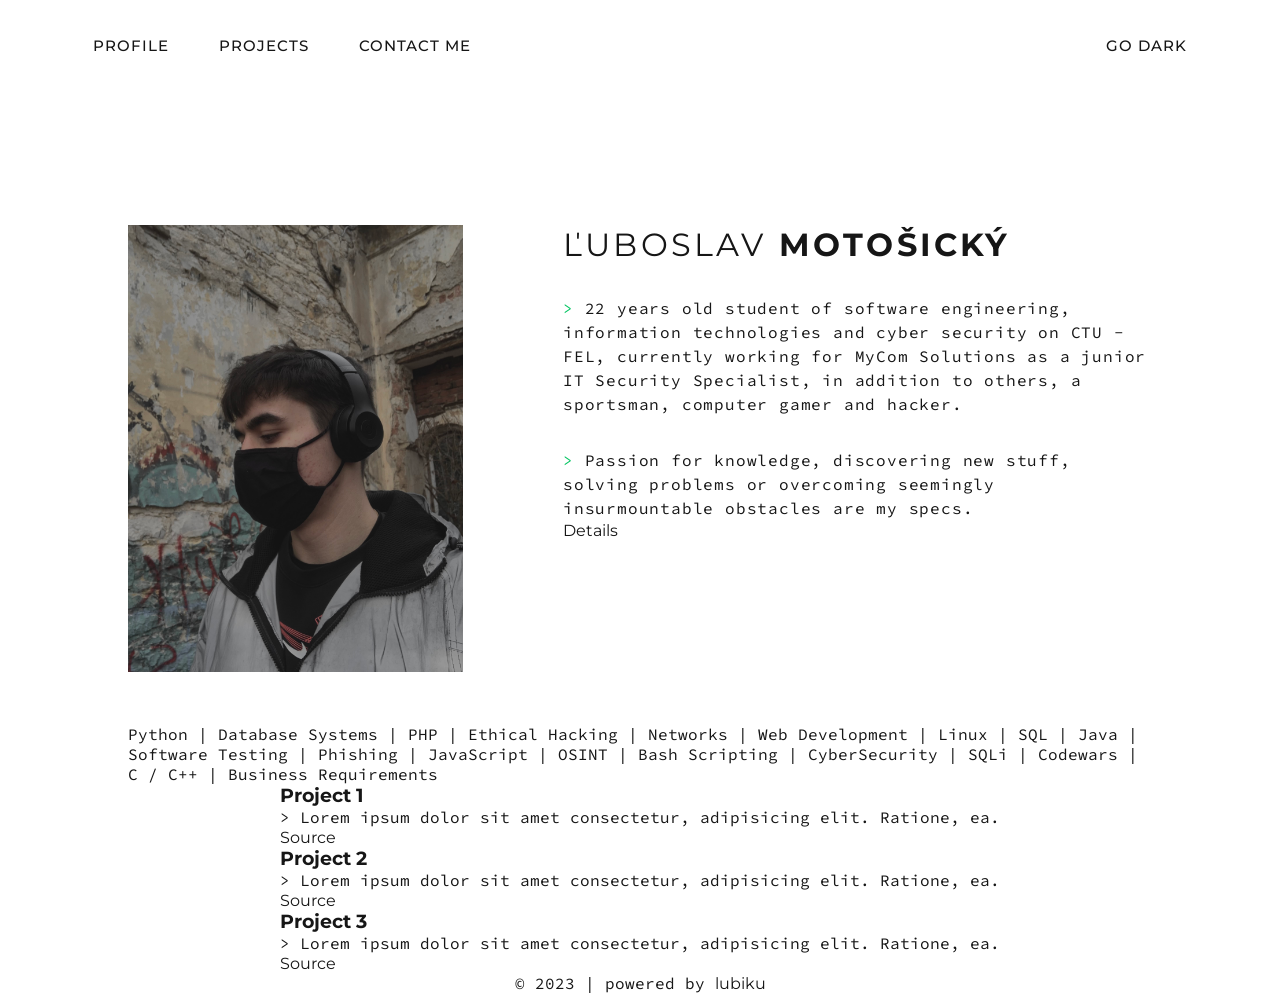
==== index.html @ 5fba2739 "changed script for changing mode" ====
<!DOCTYPE html>
<html lang="en">
<head>
    <meta charset="UTF-8">
    <meta name="viewport" content="width=device-width, initial-scale=1.0">
    <title>ĽUBOSLAV MOTOŠICKÝ</title>
    <link rel="stylesheet" href="./styles/root.css" type="text/css">
</head>
<body class="light-mode">

    <header id="header-navigation">
        <nav id="website-navigation">
            <ul>
                <li>
                    <a class="nav-link" href="#profile">PROFILE</a>
                </li>
                <li>
                    <a class="nav-link" href="#projects">PROJECTS</a>
                </li>
                <li>
                    <a class="nav-link" href="./contact.html">CONTACT ME</a>
                </li>
            </ul>
            <button id="mode-changer" class="light-mode">GO DARK</button>
        </nav>
    </header>

    <section id="profile">
        <div class="main-profile">
            <div class="profile-image">
                <img src="./images/profile_picture.jpg" alt="photo of luboslav motosicky" width="335">    
            </div>
            <div class="profile-text-content">
                <h1 id="name"><span id="first-name">ĽUBOSLAV</span> MOTOŠICKÝ</h1>
                <p class="about-me-description">> 22 years old student of software engineering, information technologies and cyber security on CTU - FEL, currently working for MyCom Solutions as a junior IT Security Specialist, in addition to others, a sportsman, computer gamer and hacker.</p>
                <p class="about-me-description">> Passion for knowledge, discovering new stuff, solving problems or overcoming seemingly insurmountable obstacles are my specs.</p>
                <a id="details" href="">Details</a>
            </div>
        </div>
        
    </section>

    <section id="techstack">
        <section id="tags">
            <p class="techelement">Python</p>
            <p class="techelement">Database Systems</p>
            <p class="techelement">PHP</p>
            <p class="techelement">Ethical Hacking</p>
            <p class="techelement">Networks</p>
            <p class="techelement">Web Development</p>
            <p class="techelement">Linux</p>
            <p class="techelement">SQL</p>
            <p class="techelement">Java</p>
            <p class="techelement">Software Testing</p>
            <p class="techelement">Phishing</p>
            <p class="techelement">JavaScript</p>
            <p class="techelement">OSINT</p>
            <p class="techelement">Bash Scripting</p>
            <p class="techelement">CyberSecurity</p>
            <p class="techelement">SQLi</p>
            <p class="techelement">Codewars</p>
            <p class="techelement">C / C++</p>
            <p class="techelement">Business Requirements</p>
        </section>
    </section>

    <section id="projects">
        <div class="project-container">
            <h3 class="project-title">Project 1</h3>
            <p class="project-tags"></p>
            <p class="project-description">> Lorem ipsum dolor sit amet consectetur, adipisicing elit. Ratione, ea.</p>
            <a href="" class="project-source">Source</a>
        </div>
        <div class="project-container">
            <h3 class="project-title">Project 2</h3>
            <p class="project-tags"></p>
            <p class="project-description">> Lorem ipsum dolor sit amet consectetur, adipisicing elit. Ratione, ea.</p>
            <a href="" class="project-source">Source</a>
        </div>
        <div class="project-container">
            <h3 class="project-title">Project 3</h3>
            <p class="project-tags"></p>
            <p class="project-description">> Lorem ipsum dolor sit amet consectetur, adipisicing elit. Ratione, ea.</p>
            <a href="" class="project-source">Source</a>
        </div>
    </section>

    <footer>
        <section id="socials">
            
        </section>

        <p class="copyright">© 2023 | powered by <a href="#profile">lubiku</a></p>
    </footer>

    <script type="text/javascript" src="./scripts/root.js"></script>
</body>
</html>
---- styles/root.css ----
/* ----- FONTS ----- */

@import url('https://fonts.googleapis.com/css2?family=Source+Code+Pro:ital,wght@0,200;0,300;0,400;0,500;0,600;0,700;0,800;0,900;1,200;1,300;1,400;1,500;1,600;1,700;1,800;1,900&display=swap');
@import url('https://fonts.googleapis.com/css2?family=Montserrat:ital,wght@0,100;0,200;0,300;0,400;0,500;0,600;0,700;0,800;0,900;1,100;1,200;1,300;1,400;1,500;1,600;1,800;1,900&display=swap');


/* ----- ROOT ----- */

:root {
    --dark-mode: #161616;
    --light-mode: #FFFFFF;

    --hacking-green: #00C460;
}

/* ----- GLOBAL ----- */

* {
    box-sizing: border-box;
    margin: 0;
    padding: 0;
    cursor: default;
}

body {
    max-width: 100vw;
    font-family: 'Source Code Pro';

    display: flex;
    flex-direction: column;
    align-items: center;
}

h1, h2, h3, h4, h5, h6, a, button {
    color: inherit;
    font-family: 'Montserrat';
}


ul, ol {
    list-style: none;
}

a {
    text-decoration: none;
}

a.nav-link {
   font-size: .95em;
   font-weight: 500;
   letter-spacing: 1px;
}

a.nav-link:hover, a.nav-link:focus, #mode-changer:hover {
    cursor: pointer;
    color: var(--hacking-green);
}

a.nav-link:not(:first-child)::before {
    content: "# ";
}

.light-mode {    
    background-color: var(--light-mode);
    color: var(--dark-mode);
}

.dark-mode {    
    background-color: var(--dark-mode);
    color: var(--light-mode);
}

.techelement:not(:last-child)::after {
    content: " |";
}

#mode-changer {
    color: inherit;
    background: transparent;
    border: none;

    font-size: .95em;
    font-weight: 500;
    letter-spacing: 1px;
}

/* ----- HEADER NAVIGATION ----- */

#header-navigation {
    margin: 0 auto;
    width: 95%;

    min-height: 10vh;
    max-height: 15vh;

    display: flex;
    align-items: center;
    justify-content: center;
}


#website-navigation {
    display: flex;
    flex-direction: row;
    align-items: center;
    justify-content: space-between;

    max-width: 100%;
    width: 90%;
}

#website-navigation ul {
    display: flex;
    gap: 50px;
}

/* ----- PROFILE ----- */

#profile {
    margin-top: 135px;
    max-width: 80%;
}

#profile .main-profile {
    display: flex;
    flex-direction: row;
    column-gap: 100px;
}

#name {
    font-size: 2em;
    letter-spacing: .1em;

    margin-bottom: 1em;
}

#name #first-name {
    font-weight: 400;
}

.profile-text-content p.about-me-description:first-of-type  {
    margin-bottom: 2em;
}

.about-me-description {
    font-weight: 400;
    font-size: 1em;

    line-height: 1.5em;
    letter-spacing: .05em;
}

.about-me-description::first-letter {
    color: var(--hacking-green);
}

/* ----- TECHSTACK ----- */

#techstack {
    max-width: 80%;
    margin-top: 3em;

    display: flex;
    flex-direction: column;
}

#tags {
    width: inherit;
}

#tags > * {
    display: inline-block;
}
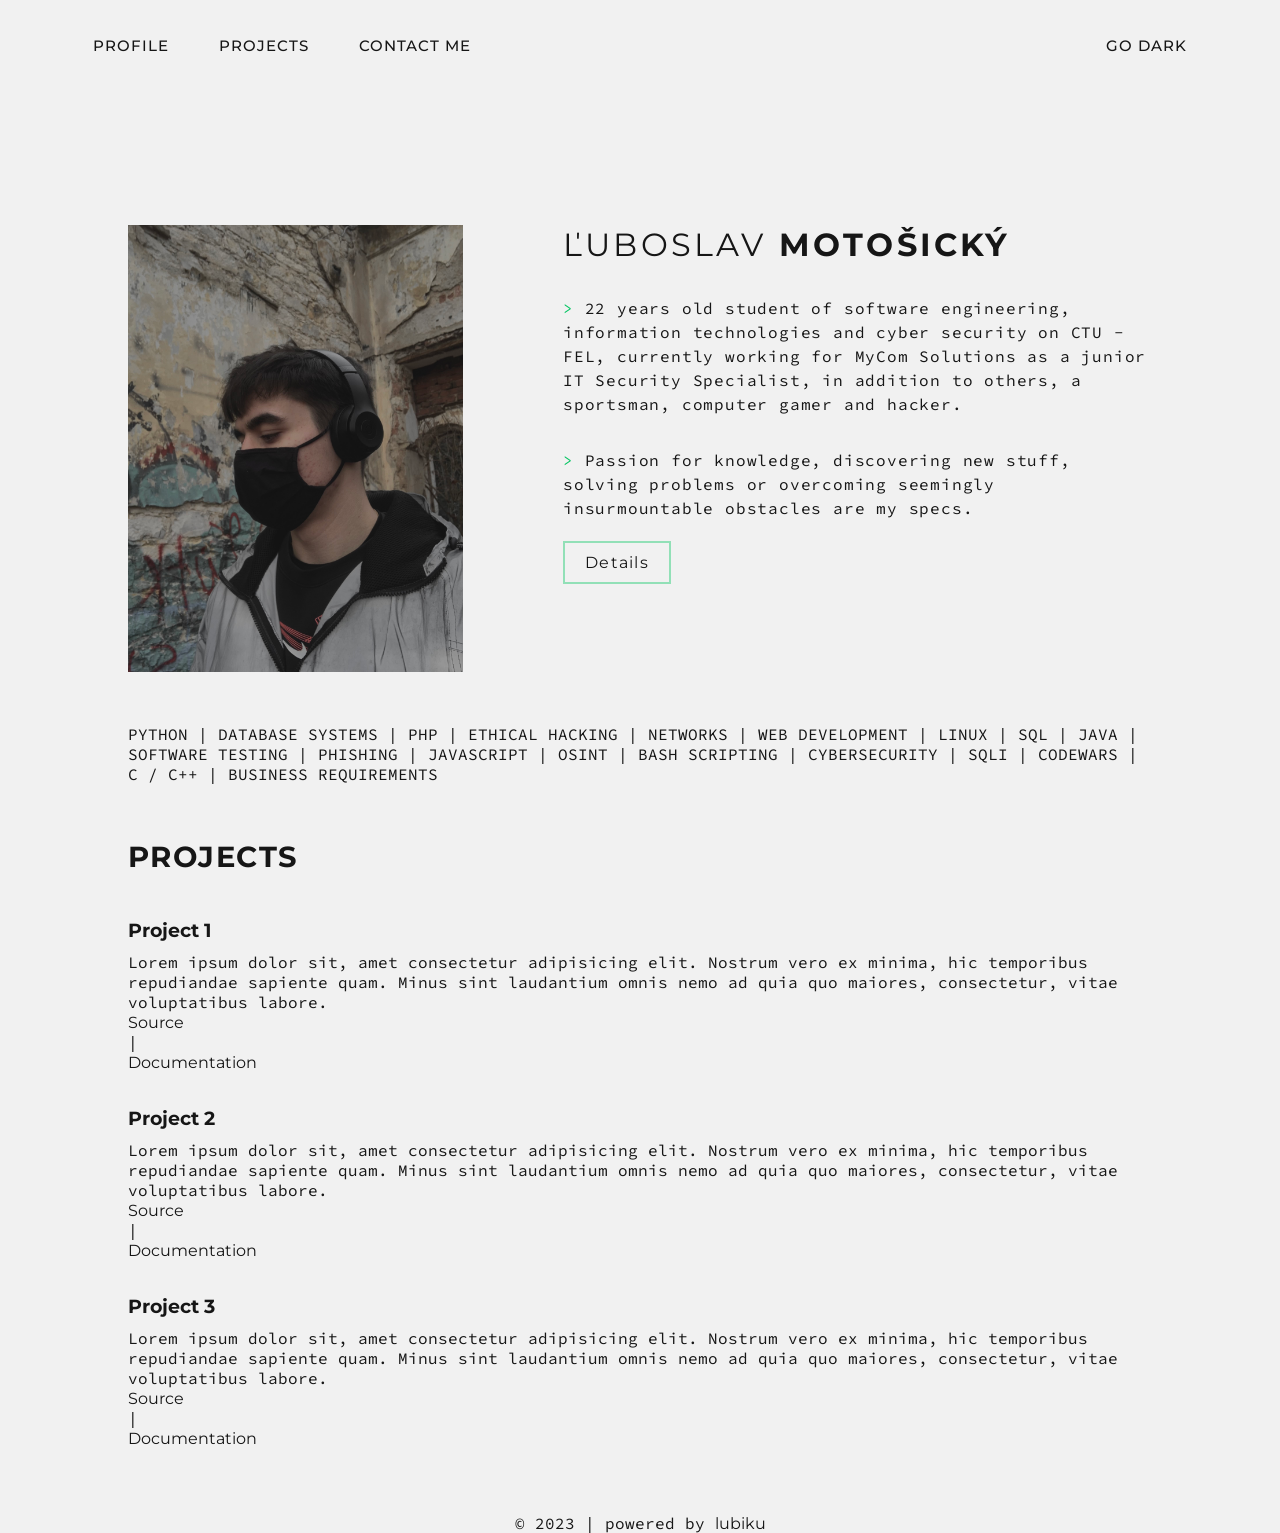
==== commit 8ffb30b3: "Provided source view to projects section" ====
--- a/index.html
+++ b/index.html
@@ -34,10 +34,9 @@
                 <h1 id="name"><span id="first-name">ĽUBOSLAV</span> MOTOŠICKÝ</h1>
                 <p class="about-me-description">> 22 years old student of software engineering, information technologies and cyber security on CTU - FEL, currently working for MyCom Solutions as a junior IT Security Specialist, in addition to others, a sportsman, computer gamer and hacker.</p>
                 <p class="about-me-description">> Passion for knowledge, discovering new stuff, solving problems or overcoming seemingly insurmountable obstacles are my specs.</p>
-                <a id="details" href="">Details</a>
+                <a id="details" href="./about.html">Details</a>
             </div>
         </div>
-        
     </section>
 
     <section id="techstack">
@@ -65,23 +64,36 @@
     </section>
 
     <section id="projects">
+        <h2 id="projects-heading">Projects</h2>
         <div class="project-container">
             <h3 class="project-title">Project 1</h3>
             <p class="project-tags"></p>
-            <p class="project-description">> Lorem ipsum dolor sit amet consectetur, adipisicing elit. Ratione, ea.</p>
-            <a href="" class="project-source">Source</a>
+            <p class="project-description">Lorem ipsum dolor sit, amet consectetur adipisicing elit. Nostrum vero ex minima, hic temporibus repudiandae sapiente quam. Minus sint laudantium omnis nemo ad quia quo maiores, consectetur, vitae voluptatibus labore.</p>
+            <div class="project-links">
+                <a href="" class="project-source">Source</a>
+                <p class="delimiter"> | </p>
+                <a href="" class="project-source">Documentation</a>
+            </div>
         </div>
         <div class="project-container">
             <h3 class="project-title">Project 2</h3>
             <p class="project-tags"></p>
-            <p class="project-description">> Lorem ipsum dolor sit amet consectetur, adipisicing elit. Ratione, ea.</p>
-            <a href="" class="project-source">Source</a>
+            <p class="project-description">Lorem ipsum dolor sit, amet consectetur adipisicing elit. Nostrum vero ex minima, hic temporibus repudiandae sapiente quam. Minus sint laudantium omnis nemo ad quia quo maiores, consectetur, vitae voluptatibus labore.</p>
+            <div class="project-links">
+                <a href="" class="project-source">Source</a>
+                <p class="delimiter"> | </p>
+                <a href="" class="project-source">Documentation</a>
+            </div>
         </div>
         <div class="project-container">
             <h3 class="project-title">Project 3</h3>
             <p class="project-tags"></p>
-            <p class="project-description">> Lorem ipsum dolor sit amet consectetur, adipisicing elit. Ratione, ea.</p>
-            <a href="" class="project-source">Source</a>
+            <p class="project-description">Lorem ipsum dolor sit, amet consectetur adipisicing elit. Nostrum vero ex minima, hic temporibus repudiandae sapiente quam. Minus sint laudantium omnis nemo ad quia quo maiores, consectetur, vitae voluptatibus labore.</p>
+            <div class="project-links">
+                <a href="" class="project-source">Source</a>
+                <p class="delimiter"> | </p>
+                <a href="" class="project-source">Documentation</a>
+            </div>
         </div>
     </section>
 
--- a/styles/root.css
+++ b/styles/root.css
@@ -9,9 +9,11 @@
 
 :root {
     --dark-mode: #161616;
-    --light-mode: #FFFFFF;
+    --light-mode: #f1f1f1;
 
     --hacking-green: #00C460;
+    --hacking-green-low-opacity: #00c45f65;
+
 }
 
 /* ----- GLOBAL ----- */
@@ -71,9 +73,14 @@
     color: var(--light-mode);
 }
 
+.techelement {
+    text-transform: uppercase;    
+}
+
 .techelement:not(:last-child)::after {
     content: " |";
 }
+
 
 #mode-changer {
     color: inherit;
@@ -139,7 +146,7 @@
     font-weight: 400;
 }
 
-.profile-text-content p.about-me-description:first-of-type  {
+.profile-text-content p.about-me-description {
     margin-bottom: 2em;
 }
 
@@ -155,6 +162,19 @@
     color: var(--hacking-green);
 }
 
+#details {
+    font-weight: 400;
+    letter-spacing: .08em;
+    padding: 10px 20px;
+    border: 2px solid var(--hacking-green-low-opacity);
+}
+
+#details:hover, #details:focus {
+    cursor: pointer;
+    border: 2px solid var(--hacking-green);
+} 
+
+
 /* ----- TECHSTACK ----- */
 
 #techstack {
@@ -173,4 +193,35 @@
     display: inline-block;
 }
 
-
+/* ----- PROJECTS ----- */
+
+#projects {
+    max-width: 80%;
+    min-width: 80%;
+
+    padding: 55px 0;
+
+    min-height: 60vh;
+    max-height: 100vh;
+
+    display: flex;
+    flex-direction: column;
+
+    align-items: flex-start;
+    justify-content: flex-start;
+}
+
+#projects-heading {
+    font-size: 1.8em;
+    letter-spacing: .05em;
+    text-transform: uppercase;
+    margin-bottom: 20px;
+}
+
+#projects .project-container {
+    padding: 25px 0 10px;
+}
+
+#projects .project-container .project-title {
+    margin-bottom: 10px;
+}
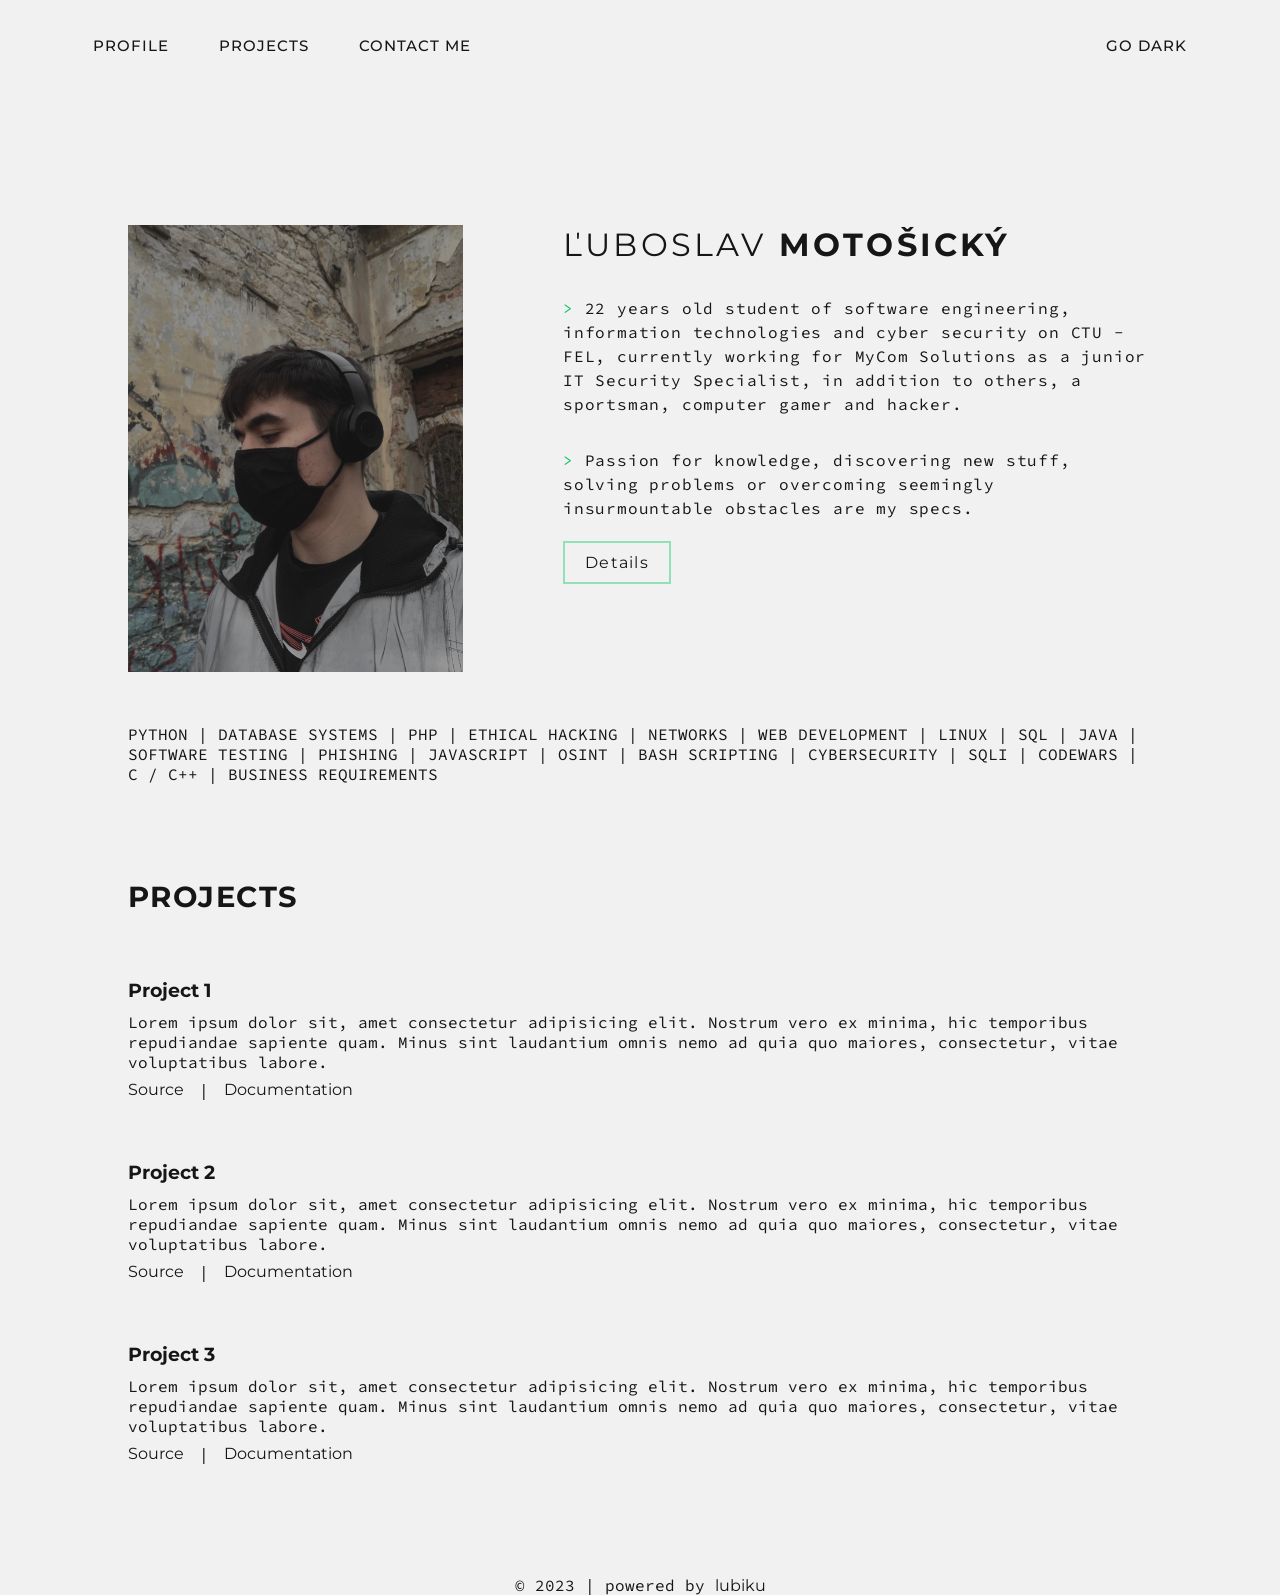
==== commit 0f52ced9: "modified structure of project container and implemented a behavior of container element basend on sc" ====
--- a/index.html
+++ b/index.html
@@ -65,34 +65,34 @@
 
     <section id="projects">
         <h2 id="projects-heading">Projects</h2>
-        <div class="project-container">
+        <div class="project-container light-container">
             <h3 class="project-title">Project 1</h3>
             <p class="project-tags"></p>
             <p class="project-description">Lorem ipsum dolor sit, amet consectetur adipisicing elit. Nostrum vero ex minima, hic temporibus repudiandae sapiente quam. Minus sint laudantium omnis nemo ad quia quo maiores, consectetur, vitae voluptatibus labore.</p>
             <div class="project-links">
                 <a href="" class="project-source">Source</a>
-                <p class="delimiter"> | </p>
-                <a href="" class="project-source">Documentation</a>
+                <p class="delimiter">|</p>
+                <a href="" class="project-docs">Documentation</a>
             </div>
         </div>
-        <div class="project-container">
+        <div class="project-container light-container">
             <h3 class="project-title">Project 2</h3>
             <p class="project-tags"></p>
             <p class="project-description">Lorem ipsum dolor sit, amet consectetur adipisicing elit. Nostrum vero ex minima, hic temporibus repudiandae sapiente quam. Minus sint laudantium omnis nemo ad quia quo maiores, consectetur, vitae voluptatibus labore.</p>
             <div class="project-links">
                 <a href="" class="project-source">Source</a>
-                <p class="delimiter"> | </p>
-                <a href="" class="project-source">Documentation</a>
+                <p class="delimiter">|</p>
+                <a href="" class="project-docs">Documentation</a>
             </div>
         </div>
-        <div class="project-container">
+        <div class="project-container light-container">
             <h3 class="project-title">Project 3</h3>
             <p class="project-tags"></p>
             <p class="project-description">Lorem ipsum dolor sit, amet consectetur adipisicing elit. Nostrum vero ex minima, hic temporibus repudiandae sapiente quam. Minus sint laudantium omnis nemo ad quia quo maiores, consectetur, vitae voluptatibus labore.</p>
             <div class="project-links">
                 <a href="" class="project-source">Source</a>
-                <p class="delimiter"> | </p>
-                <a href="" class="project-source">Documentation</a>
+                <p class="delimiter">|</p>
+                <a href="" class="project-docs">Documentation</a>
             </div>
         </div>
     </section>
--- a/styles/root.css
+++ b/styles/root.css
@@ -199,7 +199,7 @@
     max-width: 80%;
     min-width: 80%;
 
-    padding: 55px 0;
+    padding: 95px 0;
 
     min-height: 60vh;
     max-height: 100vh;
@@ -219,9 +219,40 @@
 }
 
 #projects .project-container {
-    padding: 25px 0 10px;
-}
+    padding: 45px 0 10px;
+}
+
+#projects .light-container {
+    border-bottom: .5px solid var(--light-mode);
+}
+
+
+#projects .dark-container {
+    border-bottom: .5px solid var(--dark-mode);
+}
+
+
+#projects .project-container:hover {
+    border-bottom: .5px solid var(--hacking-green);
+    transition: border-bottom .8s ease-in-out;
+}
+
 
 #projects .project-container .project-title {
     margin-bottom: 10px;
 }
+
+#projects .project-description {
+    margin-bottom: 8px;
+}
+
+#projects .project-container .project-links {
+    margin-bottom: 5px;
+    display: flex;
+    flex-direction: row;
+    gap: 15px;
+}
+
+.project-source, .project-docs {
+    cursor: pointer;
+}
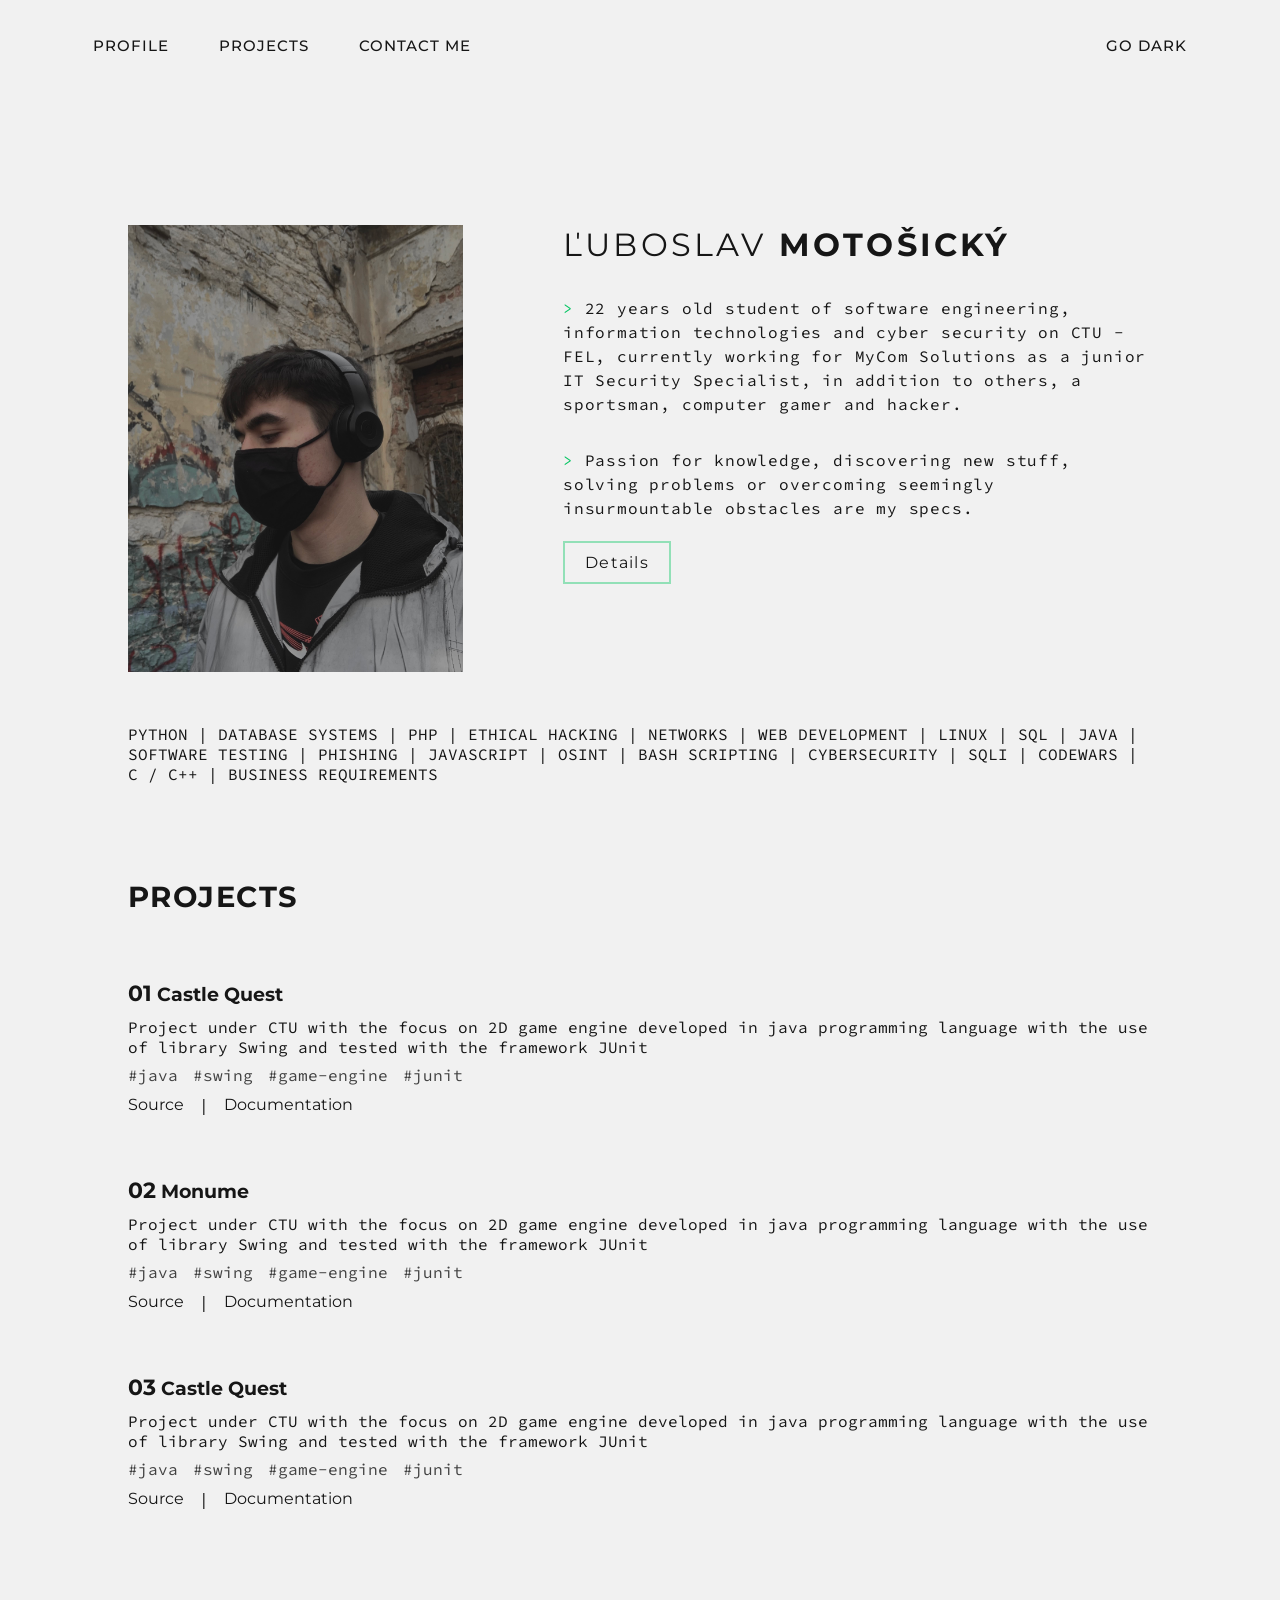
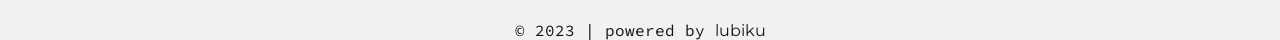
==== commit 53dfb66d: "modified structure of projects section" ====
--- a/index.html
+++ b/index.html
@@ -65,36 +65,55 @@
 
     <section id="projects">
         <h2 id="projects-heading">Projects</h2>
+
         <div class="project-container light-container">
-            <h3 class="project-title">Project 1</h3>
-            <p class="project-tags"></p>
-            <p class="project-description">Lorem ipsum dolor sit, amet consectetur adipisicing elit. Nostrum vero ex minima, hic temporibus repudiandae sapiente quam. Minus sint laudantium omnis nemo ad quia quo maiores, consectetur, vitae voluptatibus labore.</p>
+            <h3 class="project-title"><span class="project-title-counter">01</span> Castle Quest</h3>
+            <p class="project-description">Project under CTU with the focus on 2D game engine developed in java programming language with the use of library Swing and tested with the framework JUnit </p>
+            <div class="project-tags">
+                <p class="project-tag">#java</p>
+                <p class="project-tag">#swing</p>
+                <p class="project-tag">#game-engine</p>
+                <p class="project-tag">#junit</p>
+            </div>
+            <div class="project-links">
+                <a href="" class="project-source">Source</a>
+                <p class="delimiter">|</p>
+                <a href="https://gitlab.com/lubiku35/castlequest/-/wikis/%F0%9F%93%84-Home" class="project-docs">Documentation</a>
+            </div>
+        </div>
+
+        <div class="project-container light-container">
+            <h3 class="project-title"><span class="project-title-counter">02</span> Monume</h3>
+            <p class="project-description">Project under CTU with the focus on 2D game engine developed in java programming language with the use of library Swing and tested with the framework JUnit </p>
+            <div class="project-tags">
+                <p class="project-tag">#java</p>
+                <p class="project-tag">#swing</p>
+                <p class="project-tag">#game-engine</p>
+                <p class="project-tag">#junit</p>
+            </div>
             <div class="project-links">
                 <a href="" class="project-source">Source</a>
                 <p class="delimiter">|</p>
                 <a href="" class="project-docs">Documentation</a>
             </div>
         </div>
+        
         <div class="project-container light-container">
-            <h3 class="project-title">Project 2</h3>
-            <p class="project-tags"></p>
-            <p class="project-description">Lorem ipsum dolor sit, amet consectetur adipisicing elit. Nostrum vero ex minima, hic temporibus repudiandae sapiente quam. Minus sint laudantium omnis nemo ad quia quo maiores, consectetur, vitae voluptatibus labore.</p>
+            <h3 class="project-title"><span class="project-title-counter">03</span> Castle Quest</h3>
+            <p class="project-description">Project under CTU with the focus on 2D game engine developed in java programming language with the use of library Swing and tested with the framework JUnit </p>
+            <div class="project-tags">
+                <p class="project-tag">#java</p>
+                <p class="project-tag">#swing</p>
+                <p class="project-tag">#game-engine</p>
+                <p class="project-tag">#junit</p>
+            </div>
             <div class="project-links">
                 <a href="" class="project-source">Source</a>
                 <p class="delimiter">|</p>
                 <a href="" class="project-docs">Documentation</a>
             </div>
         </div>
-        <div class="project-container light-container">
-            <h3 class="project-title">Project 3</h3>
-            <p class="project-tags"></p>
-            <p class="project-description">Lorem ipsum dolor sit, amet consectetur adipisicing elit. Nostrum vero ex minima, hic temporibus repudiandae sapiente quam. Minus sint laudantium omnis nemo ad quia quo maiores, consectetur, vitae voluptatibus labore.</p>
-            <div class="project-links">
-                <a href="" class="project-source">Source</a>
-                <p class="delimiter">|</p>
-                <a href="" class="project-docs">Documentation</a>
-            </div>
-        </div>
+
     </section>
 
     <footer>
--- a/styles/root.css
+++ b/styles/root.css
@@ -81,6 +81,9 @@
     content: " |";
 }
 
+.project-title-counter {
+    font-size: 1.2em;
+}
 
 #mode-changer {
     color: inherit;
@@ -218,6 +221,10 @@
     margin-bottom: 20px;
 }
 
+#projects .project-title {
+    margin-bottom: 10px;
+}
+
 #projects .project-container {
     padding: 45px 0 10px;
 }
@@ -226,25 +233,35 @@
     border-bottom: .5px solid var(--light-mode);
 }
 
-
 #projects .dark-container {
     border-bottom: .5px solid var(--dark-mode);
 }
-
 
 #projects .project-container:hover {
     border-bottom: .5px solid var(--hacking-green);
     transition: border-bottom .8s ease-in-out;
 }
 
-
-#projects .project-container .project-title {
+#projects .project-container .project-description {
+    margin-bottom: 8px;
+}
+
+#projects .project-tags {
+    display: flex;
+    flex-direction: row;
+    gap: 15px;
+
     margin-bottom: 10px;
 }
 
-#projects .project-description {
-    margin-bottom: 8px;
-}
+#projects .project-tags .project-tag {
+    opacity: .8;
+    cursor: pointer;
+}
+
+#projects .project-tags .project-tag:hover, #projects .project-tags .project-tag:focus {
+    opacity: 1;
+} 
 
 #projects .project-container .project-links {
     margin-bottom: 5px;
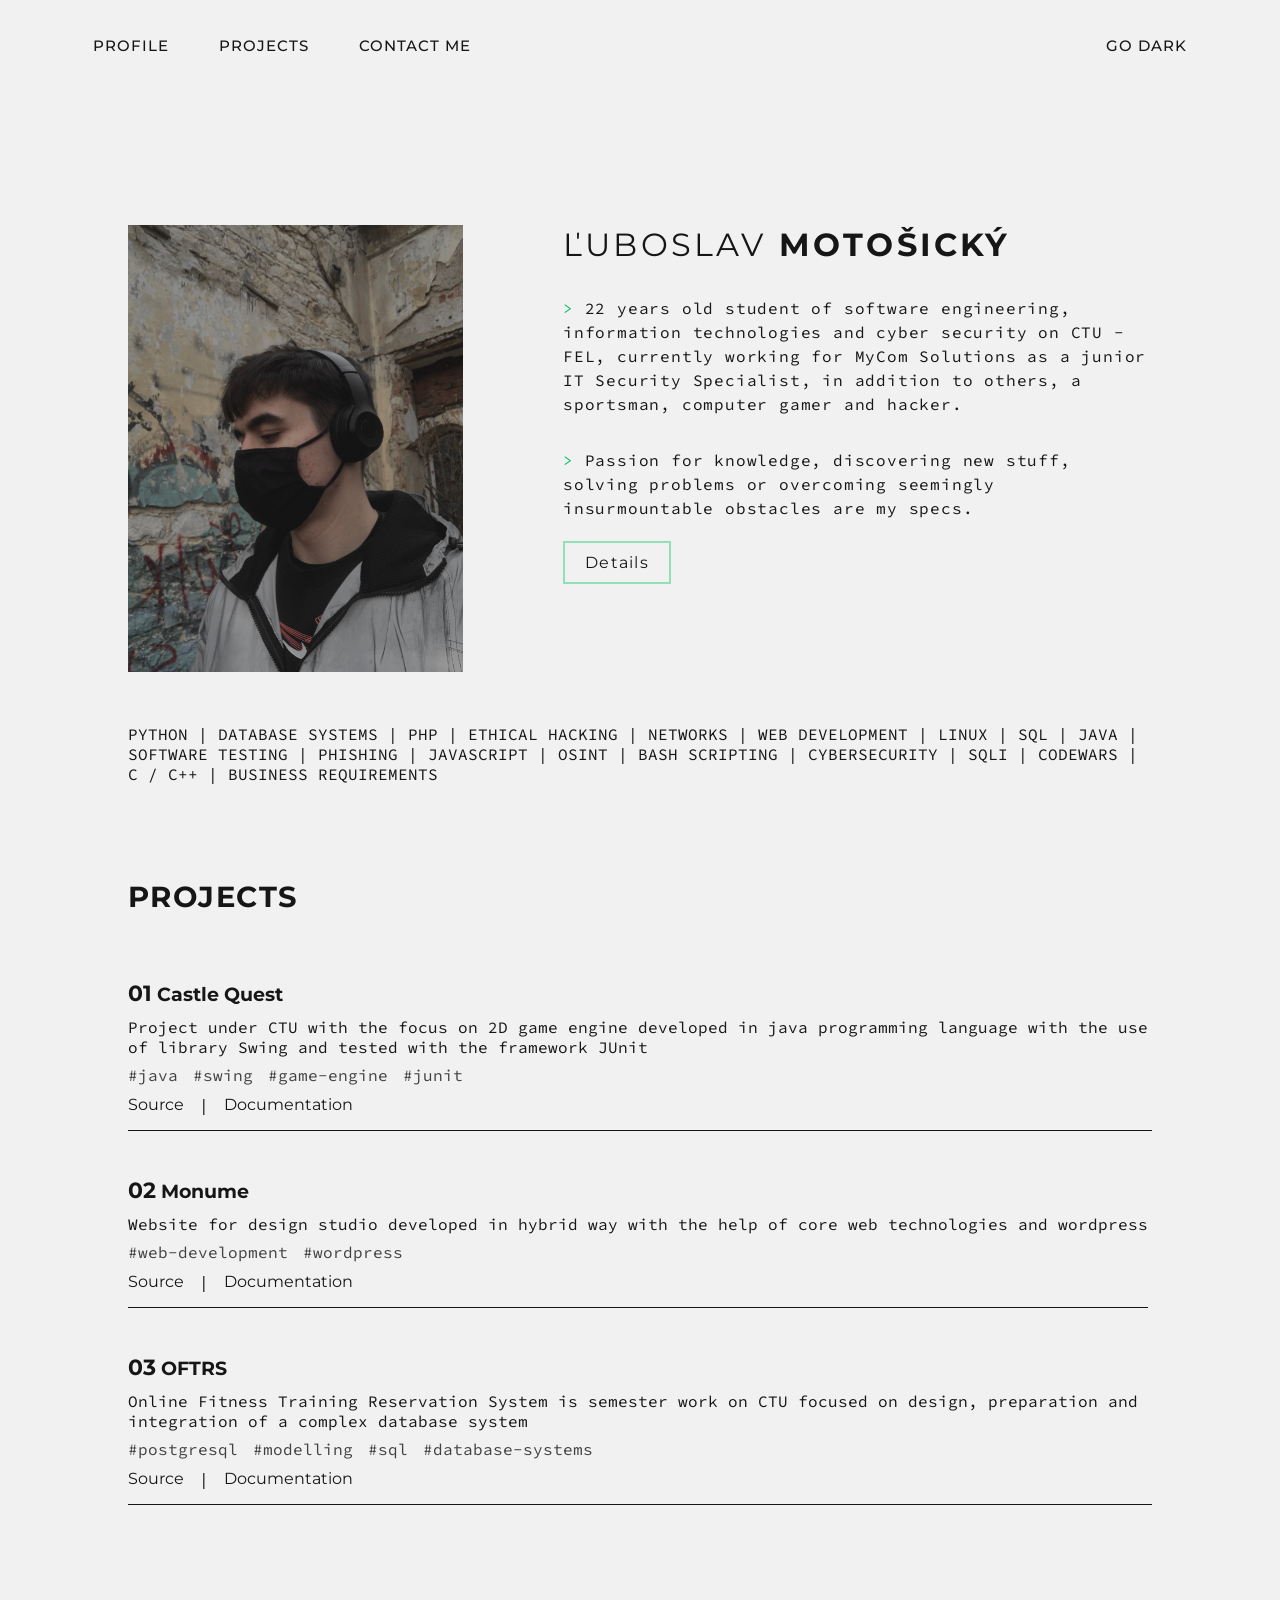
==== commit 217f7633: "modified content of the first three projects" ====
--- a/index.html
+++ b/index.html
@@ -84,12 +84,10 @@
 
         <div class="project-container light-container">
             <h3 class="project-title"><span class="project-title-counter">02</span> Monume</h3>
-            <p class="project-description">Project under CTU with the focus on 2D game engine developed in java programming language with the use of library Swing and tested with the framework JUnit </p>
+            <p class="project-description">Website for design studio developed in hybrid way with the help of core web technologies and wordpress</p>
             <div class="project-tags">
-                <p class="project-tag">#java</p>
-                <p class="project-tag">#swing</p>
-                <p class="project-tag">#game-engine</p>
-                <p class="project-tag">#junit</p>
+                <p class="project-tag">#web-development</p>
+                <p class="project-tag">#wordpress</p>
             </div>
             <div class="project-links">
                 <a href="" class="project-source">Source</a>
@@ -99,13 +97,13 @@
         </div>
         
         <div class="project-container light-container">
-            <h3 class="project-title"><span class="project-title-counter">03</span> Castle Quest</h3>
-            <p class="project-description">Project under CTU with the focus on 2D game engine developed in java programming language with the use of library Swing and tested with the framework JUnit </p>
+            <h3 class="project-title"><span class="project-title-counter">03</span> OFTRS</h3>
+            <p class="project-description">Online Fitness Training Reservation System is semester work on CTU focused on design, preparation and integration of a complex database system</p>
             <div class="project-tags">
-                <p class="project-tag">#java</p>
-                <p class="project-tag">#swing</p>
-                <p class="project-tag">#game-engine</p>
-                <p class="project-tag">#junit</p>
+                <p class="project-tag">#postgresql</p>
+                <p class="project-tag">#modelling</p>
+                <p class="project-tag">#sql</p>
+                <p class="project-tag">#database-systems</p>
             </div>
             <div class="project-links">
                 <a href="" class="project-source">Source</a>
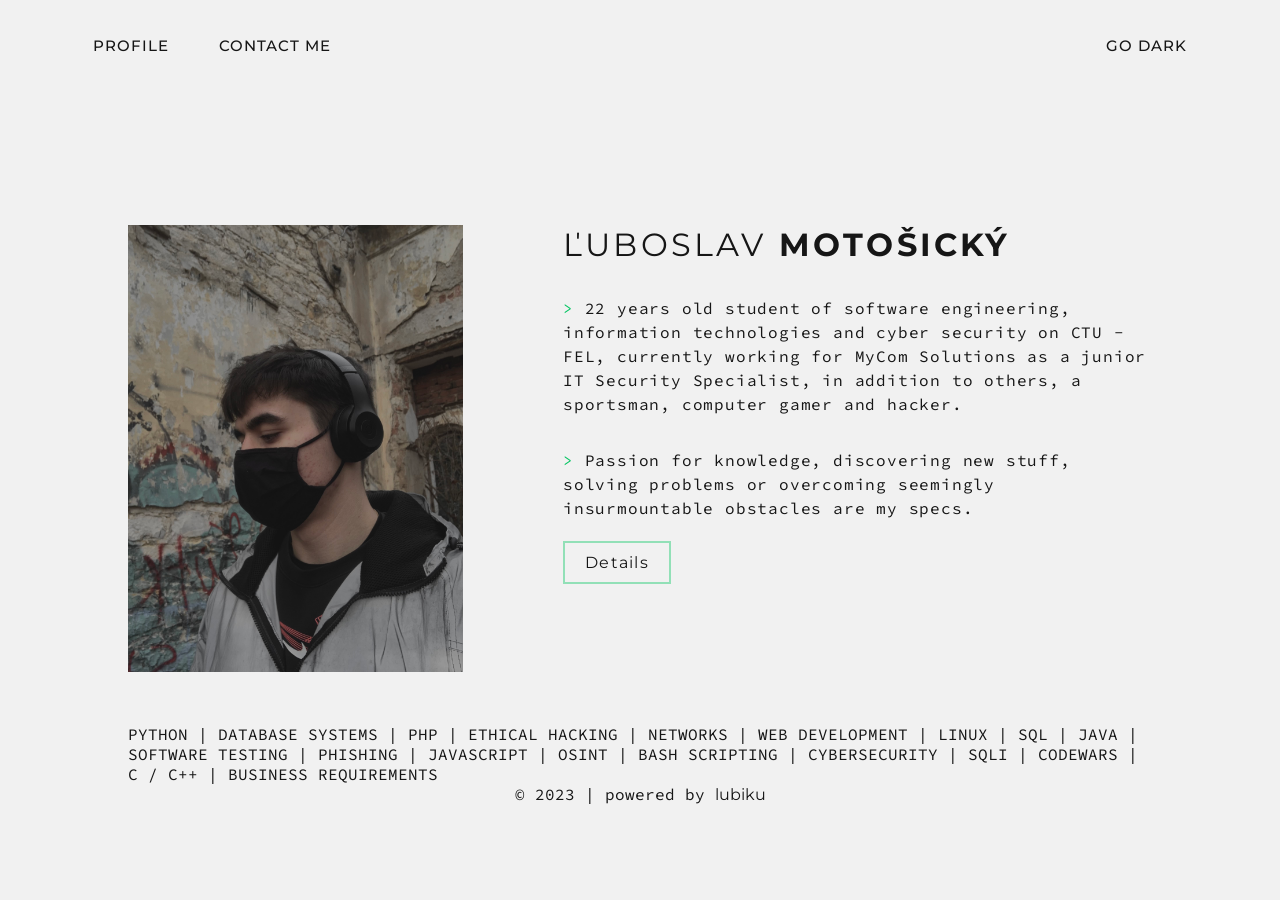
==== commit 5306153f: "modified structure of index document" ====
--- a/index.html
+++ b/index.html
@@ -13,9 +13,6 @@
             <ul>
                 <li>
                     <a class="nav-link" href="#profile">PROFILE</a>
-                </li>
-                <li>
-                    <a class="nav-link" href="#projects">PROJECTS</a>
                 </li>
                 <li>
                     <a class="nav-link" href="./contact.html">CONTACT ME</a>
@@ -62,58 +59,7 @@
             <p class="techelement">Business Requirements</p>
         </section>
     </section>
-
-    <section id="projects">
-        <h2 id="projects-heading">Projects</h2>
-
-        <div class="project-container light-container">
-            <h3 class="project-title"><span class="project-title-counter">01</span> Castle Quest</h3>
-            <p class="project-description">Project under CTU with the focus on 2D game engine developed in java programming language with the use of library Swing and tested with the framework JUnit </p>
-            <div class="project-tags">
-                <p class="project-tag">#java</p>
-                <p class="project-tag">#swing</p>
-                <p class="project-tag">#game-engine</p>
-                <p class="project-tag">#junit</p>
-            </div>
-            <div class="project-links">
-                <a href="" class="project-source">Source</a>
-                <p class="delimiter">|</p>
-                <a href="https://gitlab.com/lubiku35/castlequest/-/wikis/%F0%9F%93%84-Home" class="project-docs">Documentation</a>
-            </div>
-        </div>
-
-        <div class="project-container light-container">
-            <h3 class="project-title"><span class="project-title-counter">02</span> Monume</h3>
-            <p class="project-description">Website for design studio developed in hybrid way with the help of core web technologies and wordpress</p>
-            <div class="project-tags">
-                <p class="project-tag">#web-development</p>
-                <p class="project-tag">#wordpress</p>
-            </div>
-            <div class="project-links">
-                <a href="" class="project-source">Source</a>
-                <p class="delimiter">|</p>
-                <a href="" class="project-docs">Documentation</a>
-            </div>
-        </div>
-        
-        <div class="project-container light-container">
-            <h3 class="project-title"><span class="project-title-counter">03</span> OFTRS</h3>
-            <p class="project-description">Online Fitness Training Reservation System is semester work on CTU focused on design, preparation and integration of a complex database system</p>
-            <div class="project-tags">
-                <p class="project-tag">#postgresql</p>
-                <p class="project-tag">#modelling</p>
-                <p class="project-tag">#sql</p>
-                <p class="project-tag">#database-systems</p>
-            </div>
-            <div class="project-links">
-                <a href="" class="project-source">Source</a>
-                <p class="delimiter">|</p>
-                <a href="" class="project-docs">Documentation</a>
-            </div>
-        </div>
-
-    </section>
-
+    
     <footer>
         <section id="socials">
             
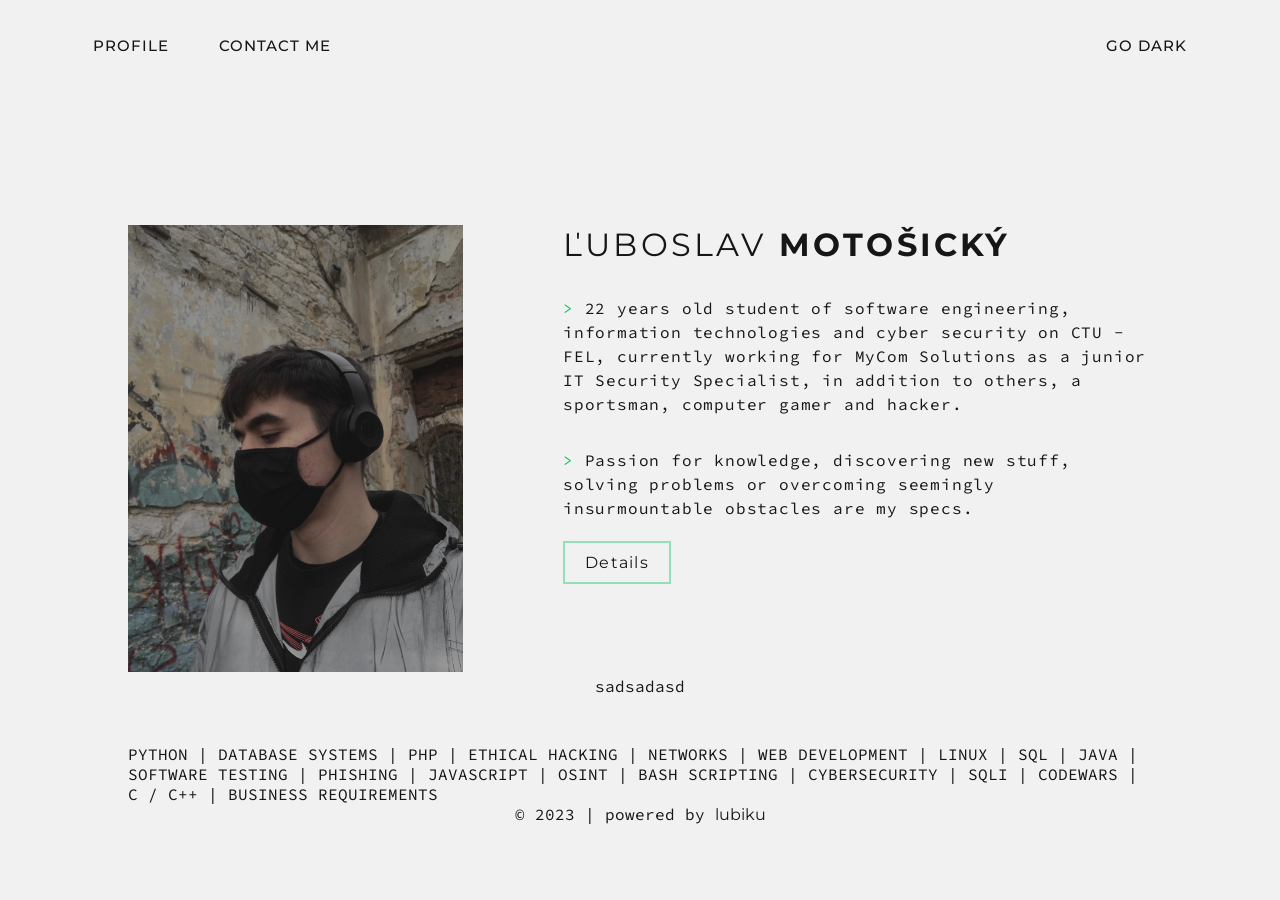
==== commit 443ca80b: "test" ====
--- a/index.html
+++ b/index.html
@@ -36,6 +36,8 @@
         </div>
     </section>
 
+    sadsadasd
+
     <section id="techstack">
         <section id="tags">
             <p class="techelement">Python</p>
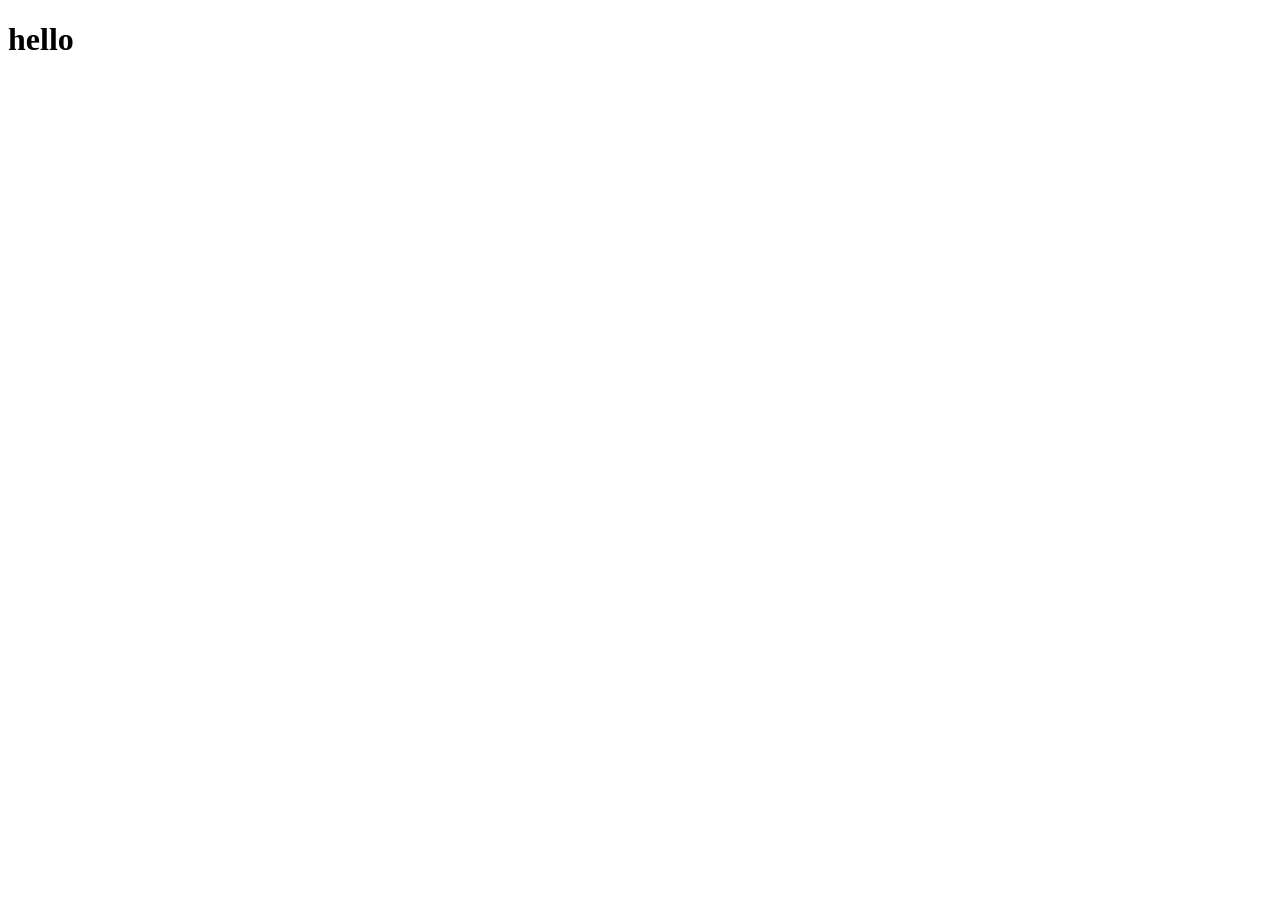
==== commit 3d845858: "changing structure of website" ====
--- a/index.html
+++ b/index.html
@@ -3,73 +3,13 @@
 <head>
     <meta charset="UTF-8">
     <meta name="viewport" content="width=device-width, initial-scale=1.0">
-    <title>ĽUBOSLAV MOTOŠICKÝ</title>
-    <link rel="stylesheet" href="./styles/root.css" type="text/css">
+
+    <link rel="stylesheet" href="./styles/index.css">
+    <title>wh0islubiku</title>
 </head>
-<body class="light-mode">
-
-    <header id="header-navigation">
-        <nav id="website-navigation">
-            <ul>
-                <li>
-                    <a class="nav-link" href="#profile">PROFILE</a>
-                </li>
-                <li>
-                    <a class="nav-link" href="./contact.html">CONTACT ME</a>
-                </li>
-            </ul>
-            <button id="mode-changer" class="light-mode">GO DARK</button>
-        </nav>
-    </header>
-
-    <section id="profile">
-        <div class="main-profile">
-            <div class="profile-image">
-                <img src="./images/profile_picture.jpg" alt="photo of luboslav motosicky" width="335">    
-            </div>
-            <div class="profile-text-content">
-                <h1 id="name"><span id="first-name">ĽUBOSLAV</span> MOTOŠICKÝ</h1>
-                <p class="about-me-description">> 22 years old student of software engineering, information technologies and cyber security on CTU - FEL, currently working for MyCom Solutions as a junior IT Security Specialist, in addition to others, a sportsman, computer gamer and hacker.</p>
-                <p class="about-me-description">> Passion for knowledge, discovering new stuff, solving problems or overcoming seemingly insurmountable obstacles are my specs.</p>
-                <a id="details" href="./about.html">Details</a>
-            </div>
-        </div>
-    </section>
-
-    sadsadasd
-
-    <section id="techstack">
-        <section id="tags">
-            <p class="techelement">Python</p>
-            <p class="techelement">Database Systems</p>
-            <p class="techelement">PHP</p>
-            <p class="techelement">Ethical Hacking</p>
-            <p class="techelement">Networks</p>
-            <p class="techelement">Web Development</p>
-            <p class="techelement">Linux</p>
-            <p class="techelement">SQL</p>
-            <p class="techelement">Java</p>
-            <p class="techelement">Software Testing</p>
-            <p class="techelement">Phishing</p>
-            <p class="techelement">JavaScript</p>
-            <p class="techelement">OSINT</p>
-            <p class="techelement">Bash Scripting</p>
-            <p class="techelement">CyberSecurity</p>
-            <p class="techelement">SQLi</p>
-            <p class="techelement">Codewars</p>
-            <p class="techelement">C / C++</p>
-            <p class="techelement">Business Requirements</p>
-        </section>
-    </section>
-    
-    <footer>
-        <section id="socials">
-            
-        </section>
-
-        <p class="copyright">© 2023 | powered by <a href="#profile">lubiku</a></p>
-    </footer>
-
-    <script type="text/javascript" src="./scripts/root.js"></script>
+<body>
+    <main id="landing">
+        <h1>hello</h1>
+    </main>
 </body>
 </html>
